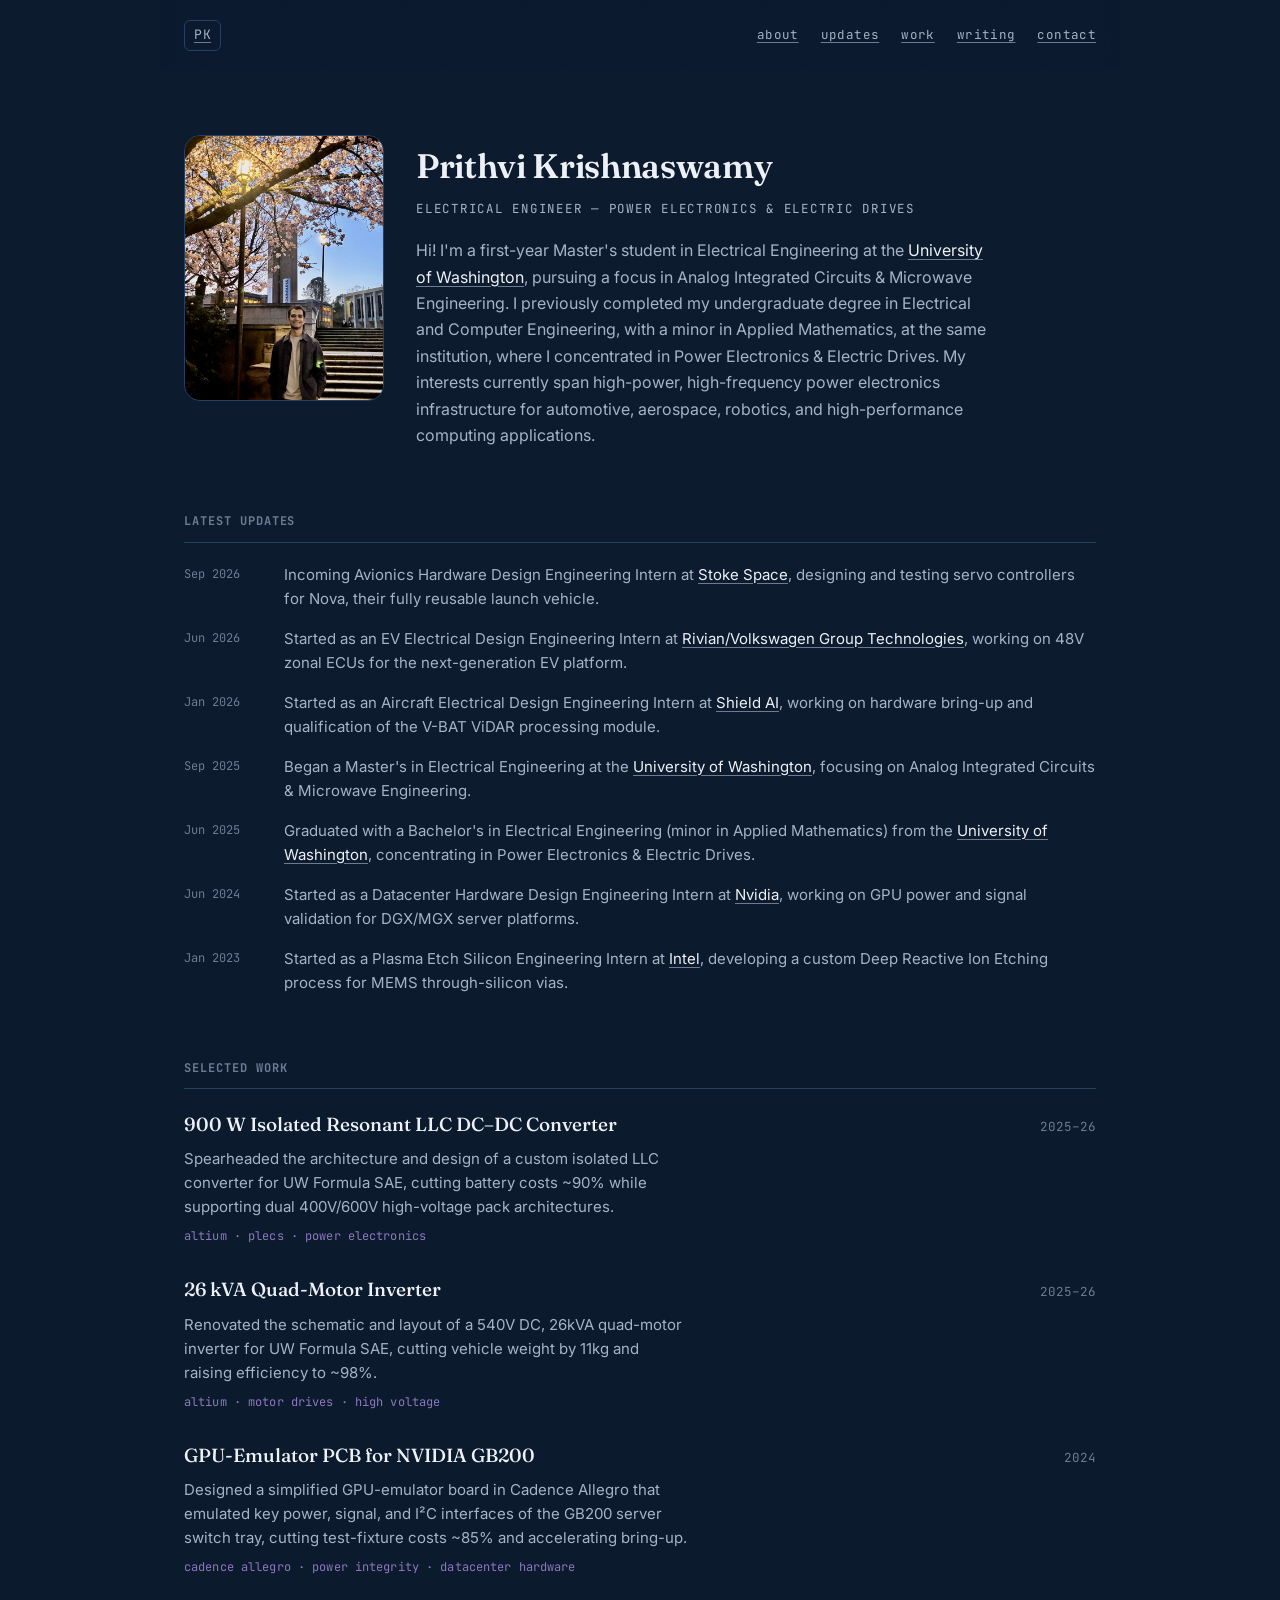
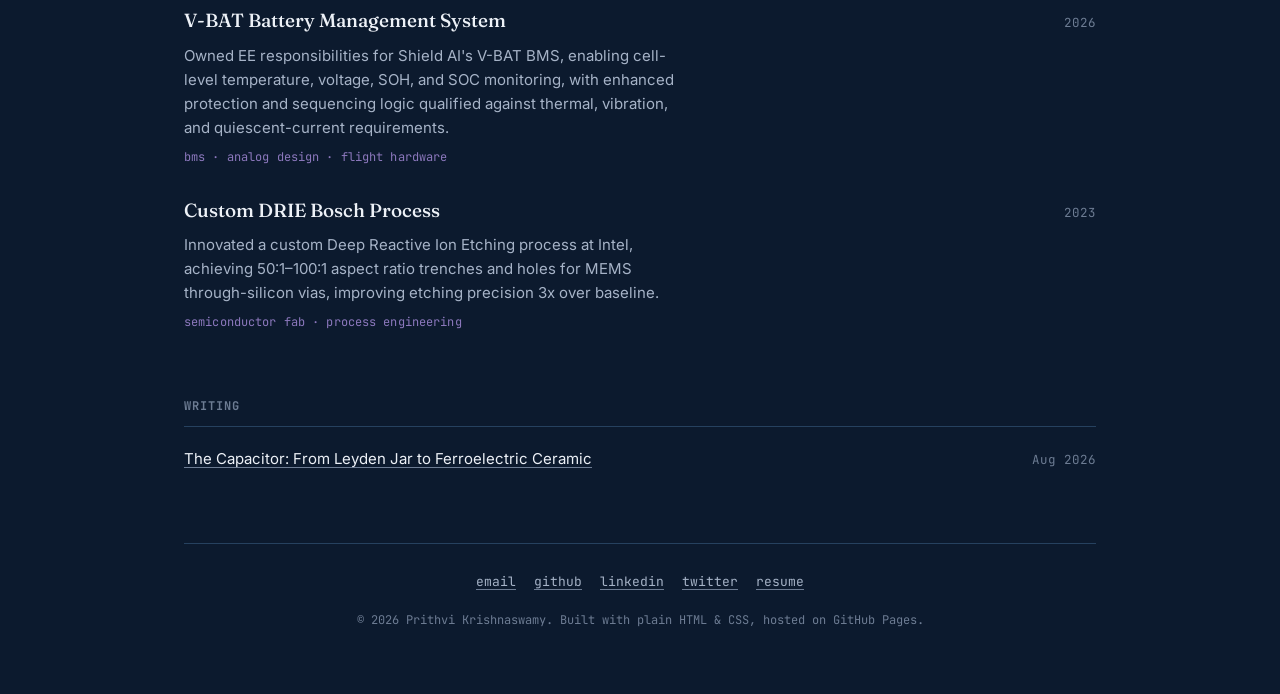
==== index.html @ 13e36605 "Add capacitor deep-dive article, update resume Co-Authored-By: Claude Opus 5 <noreply@anthropic.com>" ====
<!doctype html>
<html lang="en">
<head>
<meta charset="UTF-8">
<meta name="viewport" content="width=device-width, initial-scale=1.0">
<title>Prithvi Krishnaswamy — Electrical Engineer</title>
<meta name="description" content="Prithvi Krishnaswamy, electrical engineer. Projects, writing, and contact.">
<link rel="preconnect" href="https://fonts.googleapis.com">
<link rel="preconnect" href="https://fonts.gstatic.com" crossorigin>
<link href="https://fonts.googleapis.com/css2?family=Fraunces:opsz,wght@9..144,400;9..144,500;9..144,600&family=Inter:wght@400;500;600&family=JetBrains+Mono:wght@400;500&display=swap" rel="stylesheet">
<link rel="stylesheet" href="style.css">
</head>
<body>

  <div class="grain"></div>

  <nav class="topnav">
    <a class="topnav-logo" href="#top">PK</a>
    <div class="topnav-links">
      <a href="#about">about</a>
      <a href="#updates">updates</a>
      <a href="#work">work</a>
      <a href="#writing">writing</a>
      <a href="#contact">contact</a>
    </div>
  </nav>

  <main class="wrap">

    <header class="hero" id="top">
      <div class="avatar">
        <img src="assets/photo.jpg" alt="Prithvi Krishnaswamy">
      </div>
      <div class="hero-text">
        <h1>Prithvi Krishnaswamy</h1>
        <p class="role">Electrical Engineer — Power Electronics &amp; Electric Drives</p>
        <p class="hero-intro" id="about">
          Hi! I'm a first-year Master's student in Electrical Engineering at the
          <a href="https://www.ece.uw.edu/" target="_blank" rel="noopener">University of Washington</a>,
          pursuing a focus in Analog Integrated Circuits &amp; Microwave Engineering.
          I previously completed my undergraduate degree in Electrical and Computer
          Engineering, with a minor in Applied Mathematics, at the same institution,
          where I concentrated in Power Electronics &amp; Electric Drives. My interests
          currently span high-power, high-frequency power electronics infrastructure
          for automotive, aerospace, robotics, and high-performance computing
          applications.
        </p>
      </div>
    </header>

    <section class="section" id="updates">
      <div class="section-head">
        <h2 class="section-title">latest updates</h2>
      </div>

      <ul class="feed">
        <li class="feed-item">
          <span class="feed-date">Sep 2026</span>
          <span class="feed-body">Incoming Avionics Hardware Design Engineering Intern at <a href="https://www.stokespace.com/" target="_blank" rel="noopener">Stoke Space</a>, designing and testing servo controllers for Nova, their fully reusable launch vehicle.</span>
        </li>
        <li class="feed-item">
          <span class="feed-date">Jun 2026</span>
          <span class="feed-body">Started as an EV Electrical Design Engineering Intern at <a href="https://rivianvw.tech/" target="_blank" rel="noopener">Rivian/Volkswagen Group Technologies</a>, working on 48V zonal ECUs for the next-generation EV platform.</span>
        </li>
        <li class="feed-item">
          <span class="feed-date">Jan 2026</span>
          <span class="feed-body">Started as an Aircraft Electrical Design Engineering Intern at <a href="https://shield.ai/v-bat/" target="_blank" rel="noopener">Shield AI</a>, working on hardware bring-up and qualification of the V-BAT ViDAR processing module.</span>
        </li>
        <li class="feed-item">
          <span class="feed-date">Sep 2025</span>
          <span class="feed-body">Began a Master's in Electrical Engineering at the <a href="https://www.ece.uw.edu/" target="_blank" rel="noopener">University of Washington</a>, focusing on Analog Integrated Circuits &amp; Microwave Engineering.</span>
        </li>
        <li class="feed-item">
          <span class="feed-date">Jun 2025</span>
          <span class="feed-body">Graduated with a Bachelor's in Electrical Engineering (minor in Applied Mathematics) from the <a href="https://www.ece.uw.edu/" target="_blank" rel="noopener">University of Washington</a>, concentrating in Power Electronics &amp; Electric Drives.</span>
        </li>
        <li class="feed-item">
          <span class="feed-date">Jun 2024</span>
          <span class="feed-body">Started as a Datacenter Hardware Design Engineering Intern at <a href="https://www.nvidia.com/en-us/" target="_blank" rel="noopener">Nvidia</a>, working on GPU power and signal validation for DGX/MGX server platforms.</span>
        </li>
        <li class="feed-item">
          <span class="feed-date">Jan 2023</span>
          <span class="feed-body">Started as a Plasma Etch Silicon Engineering Intern at <a href="https://www.intel.com/" target="_blank" rel="noopener">Intel</a>, developing a custom Deep Reactive Ion Etching process for MEMS through-silicon vias.</span>
        </li>
      </ul>
    </section>

    <section class="section" id="work">
      <div class="section-head">
        <h2 class="section-title">selected work</h2>
      </div>

      <ul class="work-list">

        <li class="work-item">
          <div class="work-head">
            <span class="work-title">900 W Isolated Resonant LLC DC–DC Converter</span>
            <span class="work-year">2025–26</span>
          </div>
          <p class="work-desc">Spearheaded the architecture and design of a custom isolated LLC converter for UW Formula SAE, cutting battery costs ~90% while supporting dual 400V/600V high-voltage pack architectures.</p>
          <p class="work-tags">altium · plecs · power electronics</p>
        </li>

        <li class="work-item">
          <div class="work-head">
            <span class="work-title">26 kVA Quad-Motor Inverter</span>
            <span class="work-year">2025–26</span>
          </div>
          <p class="work-desc">Renovated the schematic and layout of a 540V DC, 26kVA quad-motor inverter for UW Formula SAE, cutting vehicle weight by 11kg and raising efficiency to ~98%.</p>
          <p class="work-tags">altium · motor drives · high voltage</p>
        </li>

        <li class="work-item">
          <div class="work-head">
            <span class="work-title">GPU-Emulator PCB for NVIDIA GB200</span>
            <span class="work-year">2024</span>
          </div>
          <p class="work-desc">Designed a simplified GPU-emulator board in Cadence Allegro that emulated key power, signal, and I²C interfaces of the GB200 server switch tray, cutting test-fixture costs ~85% and accelerating bring-up.</p>
          <p class="work-tags">cadence allegro · power integrity · datacenter hardware</p>
        </li>

        <li class="work-item">
          <div class="work-head">
            <span class="work-title">V-BAT Battery Management System</span>
            <span class="work-year">2026</span>
          </div>
          <p class="work-desc">Owned EE responsibilities for Shield AI's V-BAT BMS, enabling cell-level temperature, voltage, SOH, and SOC monitoring, with enhanced protection and sequencing logic qualified against thermal, vibration, and quiescent-current requirements.</p>
          <p class="work-tags">bms · analog design · flight hardware</p>
        </li>

        <li class="work-item">
          <div class="work-head">
            <span class="work-title">Custom DRIE Bosch Process</span>
            <span class="work-year">2023</span>
          </div>
          <p class="work-desc">Innovated a custom Deep Reactive Ion Etching process at Intel, achieving 50:1–100:1 aspect ratio trenches and holes for MEMS through-silicon vias, improving etching precision 3x over baseline.</p>
          <p class="work-tags">semiconductor fab · process engineering</p>
        </li>

      </ul>
    </section>

    <section class="section" id="writing">
      <div class="section-head">
        <h2 class="section-title">writing</h2>
      </div>
      <ul class="writing-list">
        <li>
          <a href="writing/capacitor-deep-dive.html">The Capacitor: From Leyden Jar to Ferroelectric Ceramic</a>
          <span class="writing-date">Aug 2026</span>
        </li>
      </ul>
    </section>

    <footer class="footer" id="contact">
      <nav class="footer-links" aria-label="Contact and profiles">
        <a href="mailto:1811prithvi@gmail.com">email</a>
        <a href="https://github.com/" target="_blank" rel="noopener">github</a>
        <a href="https://www.linkedin.com/in/prithvi-krishnaswamy-23a647190/" target="_blank" rel="noopener">linkedin</a>
        <a href="https://x.com/" target="_blank" rel="noopener">twitter</a>
        <a href="resume.pdf" target="_blank" rel="noopener">resume</a>
      </nav>
      <p class="copyright">© 2026 Prithvi Krishnaswamy. Built with plain HTML &amp; CSS, hosted on GitHub Pages.</p>
    </footer>

  </main>

</body>
</html>
---- style.css ----
/* ---------------------------------------------
   Tokens
--------------------------------------------- */
:root {
  --bg: #0c1a2e;
  --surface: #142943;
  --border: #26415f;
  --text: #edf1f7;
  --text-dim: #a6b3c7;
  --text-faint: #6d7c93;
  --accent: #b9a4e8;
  --accent-dim: #8c78bd;

  --font-display: 'Fraunces', serif;
  --font-body: 'Inter', -apple-system, BlinkMacSystemFont, sans-serif;
  --font-mono: 'JetBrains Mono', ui-monospace, monospace;

  --measure: 960px;
}

* { box-sizing: border-box; }

html {
  -webkit-font-smoothing: antialiased;
  scroll-behavior: smooth;
}

body {
  margin: 0;
  background: var(--bg);
  color: var(--text);
  font-family: var(--font-body);
  font-size: 16px;
  line-height: 1.6;
}

::selection {
  background: var(--accent-dim);
  color: #0c1a2e;
}

a {
  color: var(--text);
  text-decoration-color: var(--text-faint);
  text-underline-offset: 3px;
  transition: color 0.15s ease, text-decoration-color 0.15s ease;
}

a:hover, a:focus-visible {
  color: var(--accent);
  text-decoration-color: var(--accent);
}

a:focus-visible {
  outline: 1px solid var(--accent);
  outline-offset: 3px;
  border-radius: 2px;
}

/* subtle grain overlay for warmth, not shine */
.grain {
  position: fixed;
  inset: 0;
  pointer-events: none;
  opacity: 0.035;
  mix-blend-mode: overlay;
  z-index: 0;
  background-image: url("data:image/svg+xml,%3Csvg xmlns='http://www.w3.org/2000/svg' width='120' height='120'%3E%3Cfilter id='n'%3E%3CfeTurbulence type='fractalNoise' baseFrequency='0.9' numOctaves='2' stitchTiles='stitch'/%3E%3C/filter%3E%3Crect width='100%25' height='100%25' filter='url(%23n)'/%3E%3C/svg%3E");
}

/* ---------------------------------------------
   Layout
--------------------------------------------- */
.wrap {
  position: relative;
  z-index: 1;
  max-width: var(--measure);
  margin: 0 auto;
  padding: 40px 24px 64px;
}

@media (max-width: 520px) {
  .wrap { padding: 24px 20px 48px; }
}

/* ---------------------------------------------
   Top nav
--------------------------------------------- */
.topnav {
  position: sticky;
  top: 0;
  z-index: 10;
  display: flex;
  align-items: center;
  justify-content: space-between;
  max-width: var(--measure);
  margin: 0 auto;
  padding: 20px 24px;
  background: rgba(12, 26, 46, 0.85);
  backdrop-filter: blur(8px);
}

.topnav-logo {
  font-family: var(--font-mono);
  font-size: 13px;
  letter-spacing: 0.04em;
  color: var(--text-dim);
  border: 1px solid var(--border);
  border-radius: 6px;
  padding: 4px 9px;
}

.topnav-logo:hover {
  color: var(--accent);
  border-color: var(--accent-dim);
}

.topnav-links {
  display: flex;
  gap: 22px;
  font-family: var(--font-mono);
  font-size: 12.5px;
  letter-spacing: 0.03em;
  color: var(--text-dim);
}

.topnav-links a { color: var(--text-dim); }
.topnav-links a:hover { color: var(--accent); }

@media (max-width: 480px) {
  .topnav-links { gap: 14px; }
  .avatar { width: 170px; }
}

/* ---------------------------------------------
   Hero (photo + text side by side)
--------------------------------------------- */
.hero {
  text-align: left;
  padding-top: 24px;
  display: flex;
  flex-direction: row;
  align-items: flex-start;
  gap: 32px;
}

.avatar {
  flex: none;
  width: 200px;
  border-radius: 16px;
  background: var(--surface);
  border: 1px solid var(--border);
  display: flex;
  align-items: center;
  justify-content: center;
  font-family: var(--font-mono);
  font-size: 16px;
  letter-spacing: 0.02em;
  color: var(--text-dim);
  overflow: hidden;
}

.avatar img {
  width: 100%;
  height: auto;
  display: block;
  object-fit: contain;
}

.hero-text {
  flex: 1;
  min-width: 0;
  padding-top: 4px;
}

h1 {
  font-family: var(--font-display);
  font-weight: 600;
  font-size: 34px;
  letter-spacing: -0.01em;
  margin: 0 0 6px;
  color: var(--text);
}

.role {
  margin: 0;
  font-family: var(--font-mono);
  font-size: 12.5px;
  letter-spacing: 0.06em;
  text-transform: uppercase;
  color: var(--text-dim);
}

.hero-intro {
  margin: 18px 0 0;
  font-size: 16px;
  line-height: 1.65;
  color: var(--text-dim);
  max-width: 58ch;
}

.hero-intro a { color: var(--text); }
.hero-intro a:hover { color: var(--accent); }

@media (max-width: 600px) {
  .hero {
    flex-direction: column;
    align-items: center;
    text-align: center;
  }
  .avatar { width: 200px; margin: 0 auto; }
  .hero-text { padding-top: 0; }
  .hero-intro { margin-left: auto; margin-right: auto; }
}

@media (prefers-reduced-motion: reduce) {
  html { scroll-behavior: auto; }
}

/* ---------------------------------------------
   Updates feed
--------------------------------------------- */
.section-head {
  display: flex;
  align-items: baseline;
  justify-content: space-between;
  border-bottom: 1px solid var(--border);
  padding-bottom: 10px;
  margin-bottom: 20px;
}

.section-head .section-title {
  border-bottom: none;
  padding-bottom: 0;
  margin: 0;
}

.feed {
  list-style: none;
  margin: 0;
  padding: 0;
  display: flex;
  flex-direction: column;
  gap: 16px;
}

.feed-item {
  display: grid;
  grid-template-columns: 84px 1fr;
  gap: 16px;
  font-size: 15px;
  line-height: 1.6;
}

.feed-date {
  font-family: var(--font-mono);
  font-size: 12px;
  color: var(--text-faint);
  padding-top: 2px;
  white-space: nowrap;
}

.feed-body { color: var(--text-dim); }
.feed-body a { color: var(--text); }
.feed-body a:hover { color: var(--accent); }

@media (max-width: 480px) {
  .feed-item {
    grid-template-columns: 1fr;
    gap: 4px;
  }
}

/* ---------------------------------------------
   Sections
--------------------------------------------- */
.section {
  margin-top: 64px;
}

.section-title {
  font-family: var(--font-mono);
  font-size: 12px;
  letter-spacing: 0.08em;
  text-transform: uppercase;
  color: var(--text-faint);
  margin: 0 0 20px;
  padding-bottom: 10px;
  border-bottom: 1px solid var(--border);
}

/* ---------------------------------------------
   Work list
--------------------------------------------- */
.work-list {
  list-style: none;
  margin: 0;
  padding: 0;
  display: flex;
  flex-direction: column;
  gap: 28px;
}

.work-item { padding: 0; }

.work-head {
  display: flex;
  align-items: baseline;
  justify-content: space-between;
  gap: 12px;
}

.work-title {
  font-family: var(--font-display);
  font-weight: 500;
  font-size: 19px;
  color: var(--text);
}

.work-title:hover { color: var(--accent); }

.work-year {
  flex: none;
  font-family: var(--font-mono);
  font-size: 12.5px;
  color: var(--text-faint);
}

.work-desc {
  margin: 8px 0 0;
  font-size: 15px;
  color: var(--text-dim);
  max-width: 56ch;
}

.work-tags {
  margin: 8px 0 0;
  font-family: var(--font-mono);
  font-size: 12px;
  color: var(--accent-dim);
  letter-spacing: 0.01em;
}

/* ---------------------------------------------
   Writing list
--------------------------------------------- */
.writing-list {
  list-style: none;
  margin: 0;
  padding: 0;
  display: flex;
  flex-direction: column;
  gap: 14px;
}

.writing-list li {
  display: flex;
  align-items: baseline;
  justify-content: space-between;
  gap: 12px;
}

.writing-list a {
  font-size: 15px;
}

.writing-date {
  flex: none;
  font-family: var(--font-mono);
  font-size: 12.5px;
  color: var(--text-faint);
}

/* ---------------------------------------------
   Footer
--------------------------------------------- */
.footer {
  margin-top: 72px;
  padding-top: 28px;
  border-top: 1px solid var(--border);
  text-align: center;
}

.footer-links {
  display: flex;
  justify-content: center;
  flex-wrap: wrap;
  gap: 18px;
  font-family: var(--font-mono);
  font-size: 13px;
  color: var(--text-dim);
}

.footer-links a { color: var(--text-dim); }
.footer-links a:hover { color: var(--accent); }

.copyright {
  margin: 18px 0 0;
  font-family: var(--font-mono);
  font-size: 12px;
  color: var(--text-faint);
}

/* ---------------------------------------------
   Article / writing post
--------------------------------------------- */
.article-wrap {
  max-width: 720px;
  margin: 0 auto;
  padding: 40px 24px 96px;
}

.article-header { margin-bottom: 8px; }

.article-title {
  font-family: var(--font-display);
  font-size: 38px;
  font-weight: 600;
  line-height: 1.18;
  margin: 20px 0 10px;
  color: var(--text);
}

.article-subtitle {
  font-family: var(--font-body);
  font-style: italic;
  font-size: 18px;
  color: var(--text-dim);
  margin: 0 0 20px;
}

.article-lead {
  font-size: 16px;
  line-height: 1.65;
  color: var(--text-dim);
  max-width: 60ch;
  margin: 0 0 28px;
}

.meta-table {
  width: 100%;
  border-collapse: collapse;
  font-size: 13.5px;
  margin: 24px 0 8px;
  border-top: 1px solid var(--border);
}
.meta-table tr { border-bottom: 1px solid var(--border); }
.meta-table th, .meta-table td {
  text-align: left;
  padding: 10px 12px 10px 0;
  vertical-align: top;
}
.meta-table th {
  font-family: var(--font-mono);
  font-weight: 500;
  color: var(--text-faint);
  width: 160px;
  text-transform: uppercase;
  font-size: 11px;
  letter-spacing: 0.05em;
}
.meta-table td { color: var(--text-dim); }

.toc {
  margin: 32px 0 0;
  padding: 20px;
  background: var(--surface);
  border: 1px solid var(--border);
  border-radius: 10px;
}
.toc-title {
  font-family: var(--font-mono);
  font-size: 11px;
  text-transform: uppercase;
  letter-spacing: 0.08em;
  color: var(--text-faint);
  margin: 0 0 12px;
}
.toc ol { margin: 0; padding-left: 20px; }
.toc li { margin-bottom: 6px; font-size: 14px; }
.toc a { color: var(--text-dim); }
.toc a:hover { color: var(--accent); }

.article-body h2 {
  font-family: var(--font-display);
  font-size: 25px;
  font-weight: 600;
  color: var(--text);
  margin: 56px 0 16px;
  padding-top: 24px;
  border-top: 1px solid var(--border);
}
.article-body > h2:first-of-type { margin-top: 48px; }

.article-body h3 {
  font-family: var(--font-display);
  font-size: 18px;
  font-weight: 600;
  color: var(--text);
  margin: 32px 0 12px;
}

.article-body p {
  font-size: 15.5px;
  line-height: 1.75;
  color: var(--text-dim);
  margin: 0 0 16px;
}

.article-body strong { color: var(--text); }
.article-body em { color: var(--text-dim); }

.article-body ul, .article-body ol {
  margin: 0 0 16px;
  padding-left: 22px;
  color: var(--text-dim);
  font-size: 15.5px;
  line-height: 1.7;
}
.article-body li { margin-bottom: 8px; }

.equation {
  font-family: var(--font-mono);
  font-size: 14.5px;
  color: var(--accent);
  background: var(--surface);
  border: 1px solid var(--border);
  border-radius: 8px;
  padding: 12px 16px;
  margin: 4px 0 20px;
  overflow-x: auto;
  white-space: pre-wrap;
}

.data-table-wrap {
  overflow-x: auto;
  margin: 8px 0 24px;
}

.data-table {
  width: 100%;
  border-collapse: collapse;
  font-size: 14px;
}
.data-table th, .data-table td {
  text-align: left;
  padding: 10px 14px 10px 0;
  border-bottom: 1px solid var(--border);
  vertical-align: top;
}
.data-table th {
  font-family: var(--font-mono);
  font-size: 11.5px;
  text-transform: uppercase;
  letter-spacing: 0.04em;
  color: var(--text-faint);
}
.data-table td { color: var(--text-dim); }

.article-footer {
  margin-top: 64px;
  padding-top: 24px;
  border-top: 1px solid var(--border);
  font-family: var(--font-mono);
  font-size: 13px;
  color: var(--text-faint);
}
.article-footer a { color: var(--text-dim); }
.article-footer a:hover { color: var(--accent); }

@media (max-width: 560px) {
  .article-title { font-size: 28px; }
  .meta-table th { width: 110px; }
}
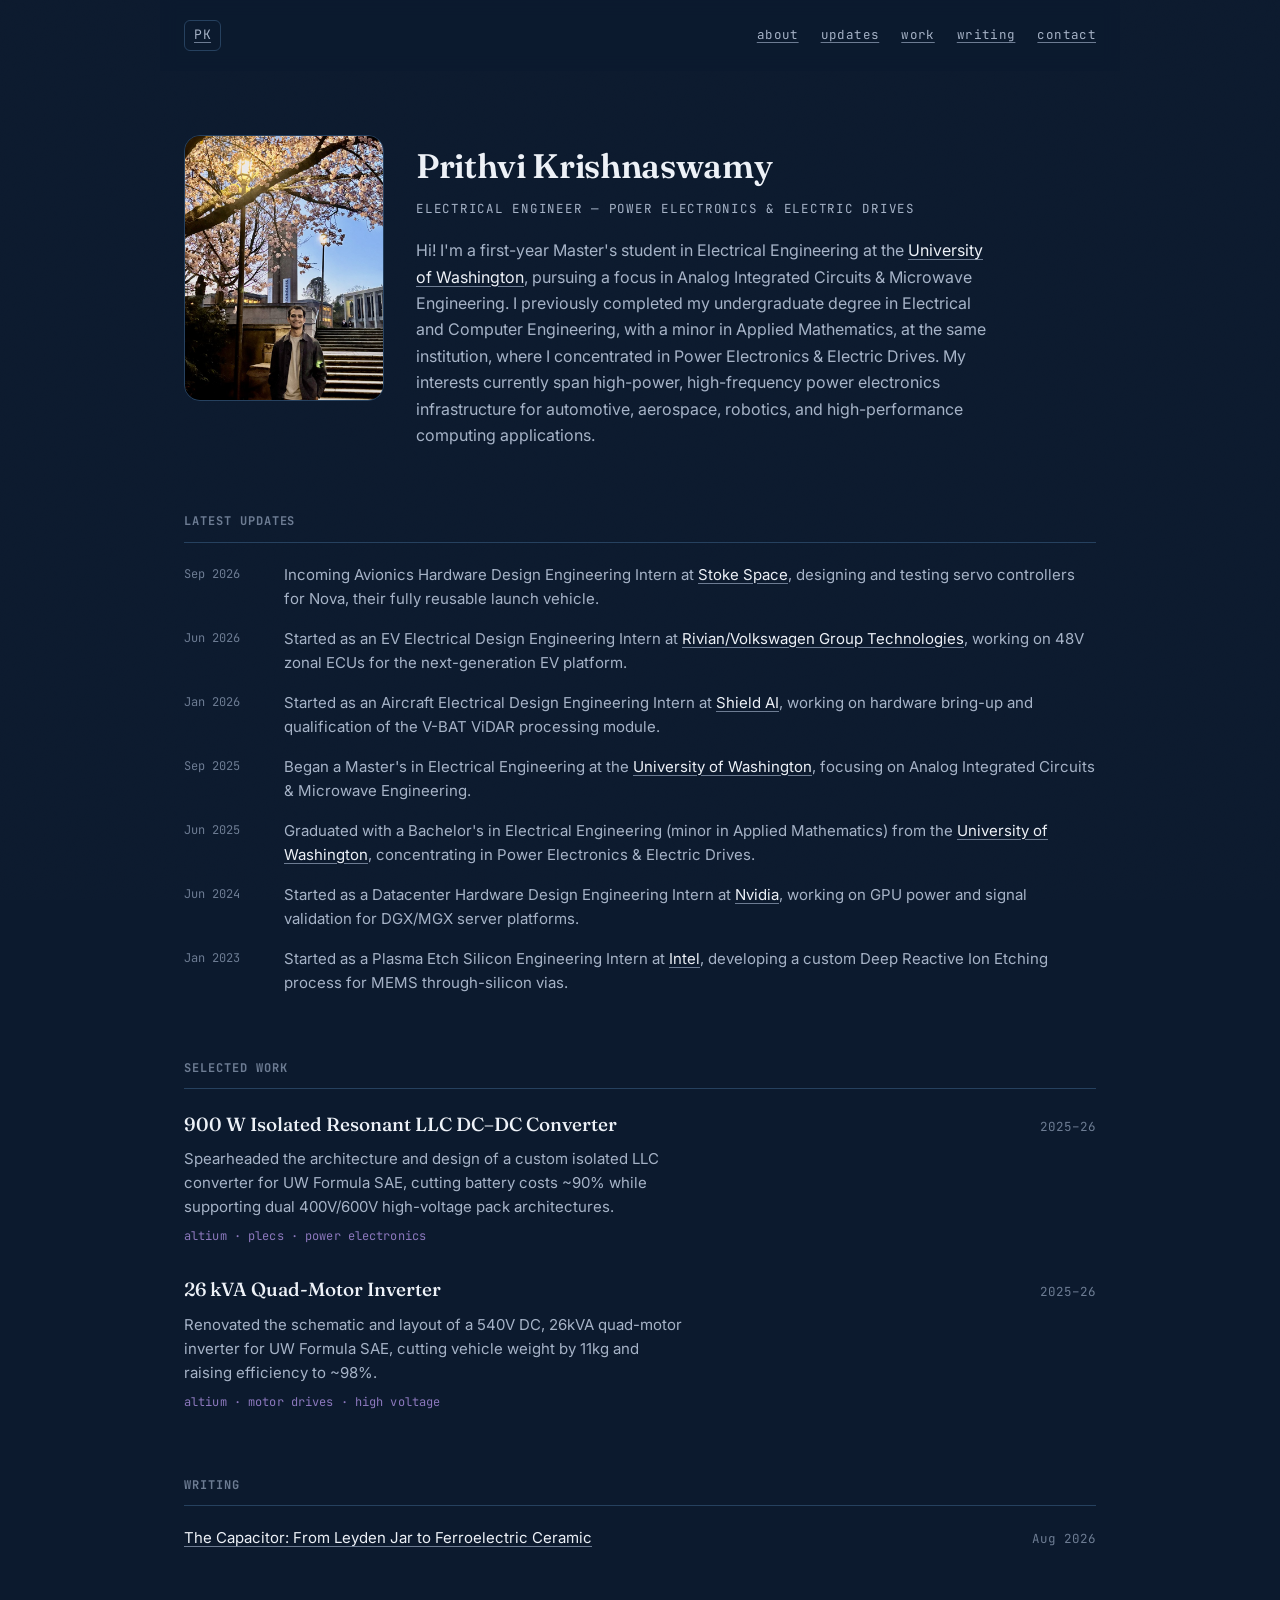
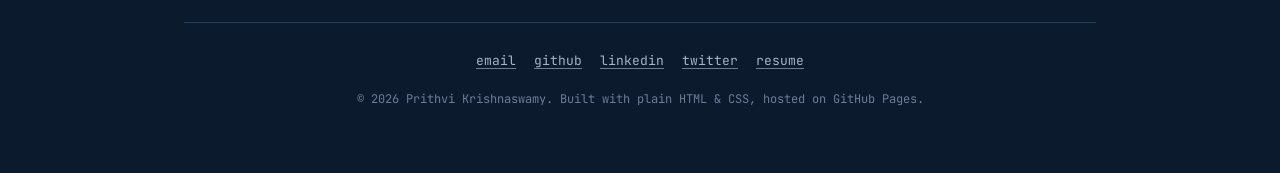
==== commit f9a0e522: "Remove three work items from selected work section Drops the GPU-Emulator PCB for NVIDIA GB200, V-BA" ====
--- a/index.html
+++ b/index.html
@@ -110,33 +110,6 @@
           <p class="work-tags">altium · motor drives · high voltage</p>
         </li>
 
-        <li class="work-item">
-          <div class="work-head">
-            <span class="work-title">GPU-Emulator PCB for NVIDIA GB200</span>
-            <span class="work-year">2024</span>
-          </div>
-          <p class="work-desc">Designed a simplified GPU-emulator board in Cadence Allegro that emulated key power, signal, and I²C interfaces of the GB200 server switch tray, cutting test-fixture costs ~85% and accelerating bring-up.</p>
-          <p class="work-tags">cadence allegro · power integrity · datacenter hardware</p>
-        </li>
-
-        <li class="work-item">
-          <div class="work-head">
-            <span class="work-title">V-BAT Battery Management System</span>
-            <span class="work-year">2026</span>
-          </div>
-          <p class="work-desc">Owned EE responsibilities for Shield AI's V-BAT BMS, enabling cell-level temperature, voltage, SOH, and SOC monitoring, with enhanced protection and sequencing logic qualified against thermal, vibration, and quiescent-current requirements.</p>
-          <p class="work-tags">bms · analog design · flight hardware</p>
-        </li>
-
-        <li class="work-item">
-          <div class="work-head">
-            <span class="work-title">Custom DRIE Bosch Process</span>
-            <span class="work-year">2023</span>
-          </div>
-          <p class="work-desc">Innovated a custom Deep Reactive Ion Etching process at Intel, achieving 50:1–100:1 aspect ratio trenches and holes for MEMS through-silicon vias, improving etching precision 3x over baseline.</p>
-          <p class="work-tags">semiconductor fab · process engineering</p>
-        </li>
-
       </ul>
     </section>
 
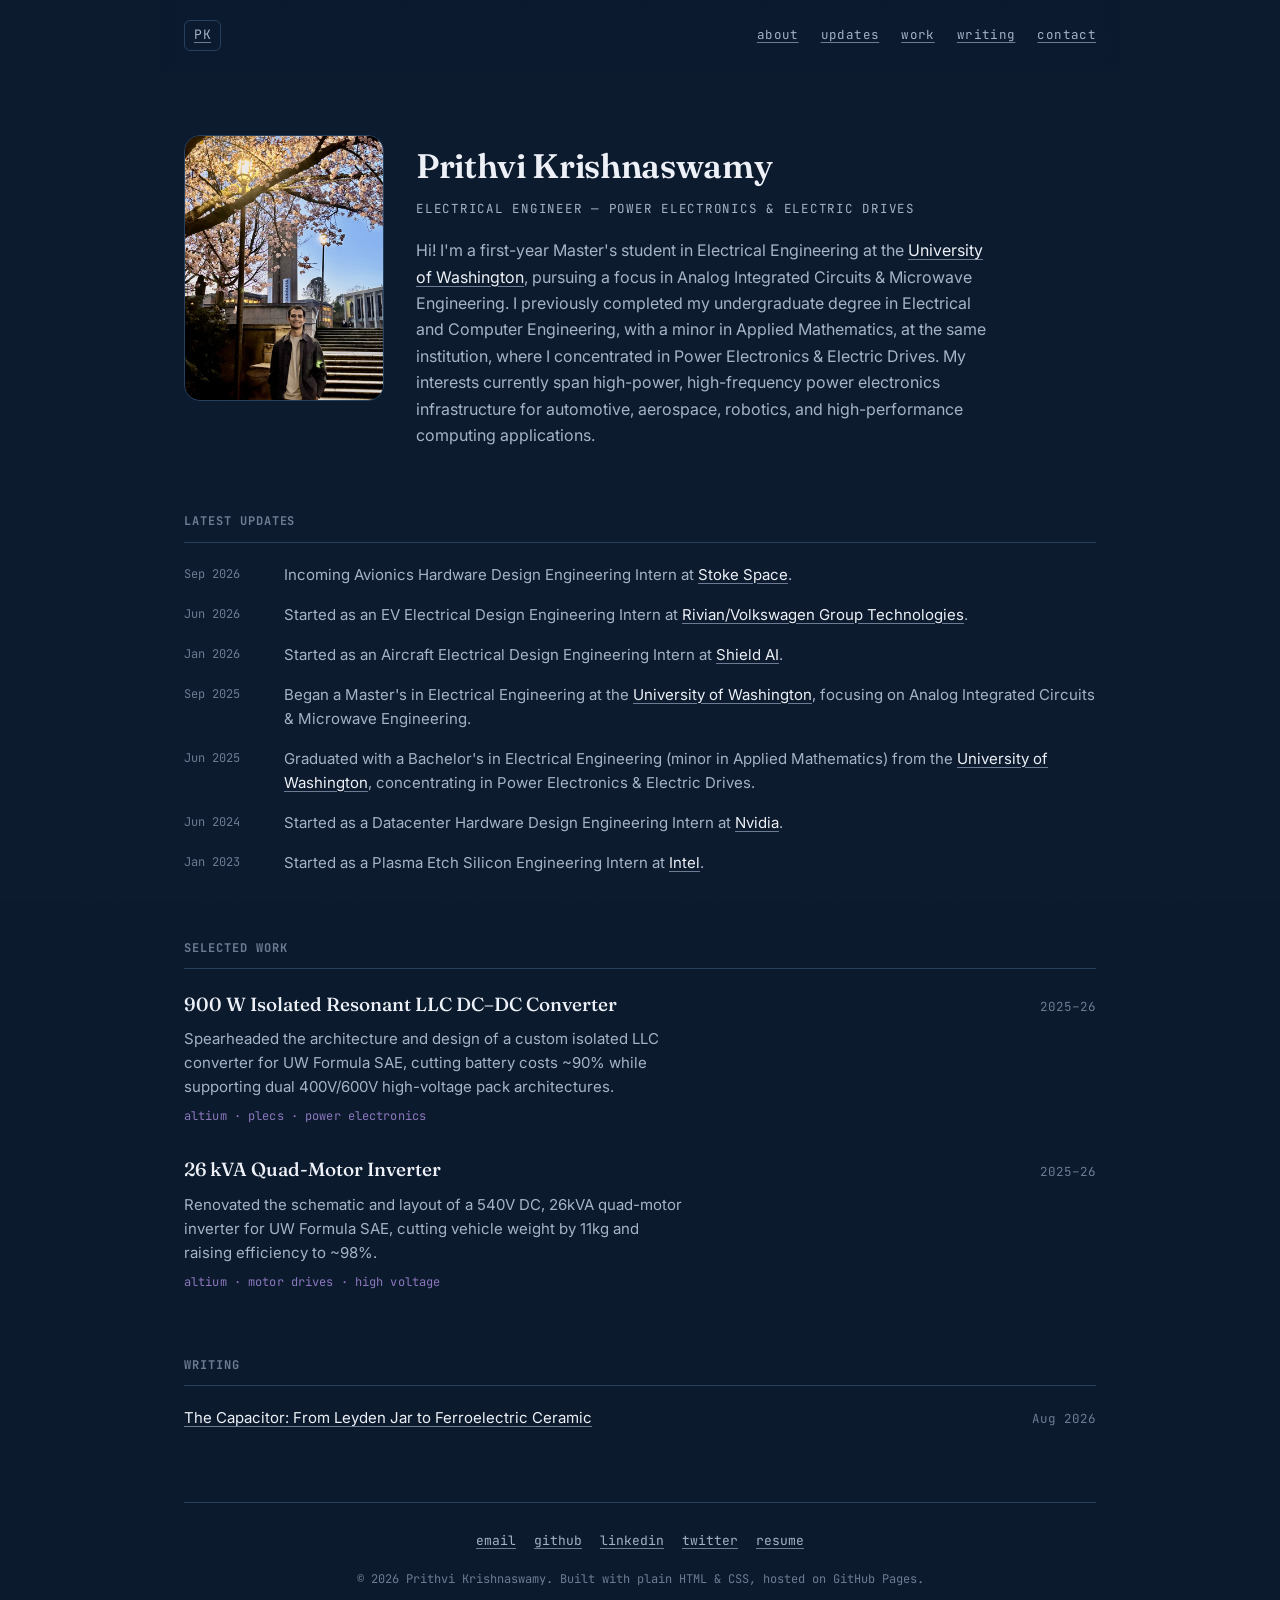
==== commit bd9ac0c0: "Trim work descriptions from latest updates internship entries Each internship entry now ends at the " ====
--- a/index.html
+++ b/index.html
@@ -56,15 +56,15 @@
       <ul class="feed">
         <li class="feed-item">
           <span class="feed-date">Sep 2026</span>
-          <span class="feed-body">Incoming Avionics Hardware Design Engineering Intern at <a href="https://www.stokespace.com/" target="_blank" rel="noopener">Stoke Space</a>, designing and testing servo controllers for Nova, their fully reusable launch vehicle.</span>
+          <span class="feed-body">Incoming Avionics Hardware Design Engineering Intern at <a href="https://www.stokespace.com/" target="_blank" rel="noopener">Stoke Space</a>.</span>
         </li>
         <li class="feed-item">
           <span class="feed-date">Jun 2026</span>
-          <span class="feed-body">Started as an EV Electrical Design Engineering Intern at <a href="https://rivianvw.tech/" target="_blank" rel="noopener">Rivian/Volkswagen Group Technologies</a>, working on 48V zonal ECUs for the next-generation EV platform.</span>
+          <span class="feed-body">Started as an EV Electrical Design Engineering Intern at <a href="https://rivianvw.tech/" target="_blank" rel="noopener">Rivian/Volkswagen Group Technologies</a>.</span>
         </li>
         <li class="feed-item">
           <span class="feed-date">Jan 2026</span>
-          <span class="feed-body">Started as an Aircraft Electrical Design Engineering Intern at <a href="https://shield.ai/v-bat/" target="_blank" rel="noopener">Shield AI</a>, working on hardware bring-up and qualification of the V-BAT ViDAR processing module.</span>
+          <span class="feed-body">Started as an Aircraft Electrical Design Engineering Intern at <a href="https://shield.ai/v-bat/" target="_blank" rel="noopener">Shield AI</a>.</span>
         </li>
         <li class="feed-item">
           <span class="feed-date">Sep 2025</span>
@@ -76,11 +76,11 @@
         </li>
         <li class="feed-item">
           <span class="feed-date">Jun 2024</span>
-          <span class="feed-body">Started as a Datacenter Hardware Design Engineering Intern at <a href="https://www.nvidia.com/en-us/" target="_blank" rel="noopener">Nvidia</a>, working on GPU power and signal validation for DGX/MGX server platforms.</span>
+          <span class="feed-body">Started as a Datacenter Hardware Design Engineering Intern at <a href="https://www.nvidia.com/en-us/" target="_blank" rel="noopener">Nvidia</a>.</span>
         </li>
         <li class="feed-item">
           <span class="feed-date">Jan 2023</span>
-          <span class="feed-body">Started as a Plasma Etch Silicon Engineering Intern at <a href="https://www.intel.com/" target="_blank" rel="noopener">Intel</a>, developing a custom Deep Reactive Ion Etching process for MEMS through-silicon vias.</span>
+          <span class="feed-body">Started as a Plasma Etch Silicon Engineering Intern at <a href="https://www.intel.com/" target="_blank" rel="noopener">Intel</a>.</span>
         </li>
       </ul>
     </section>
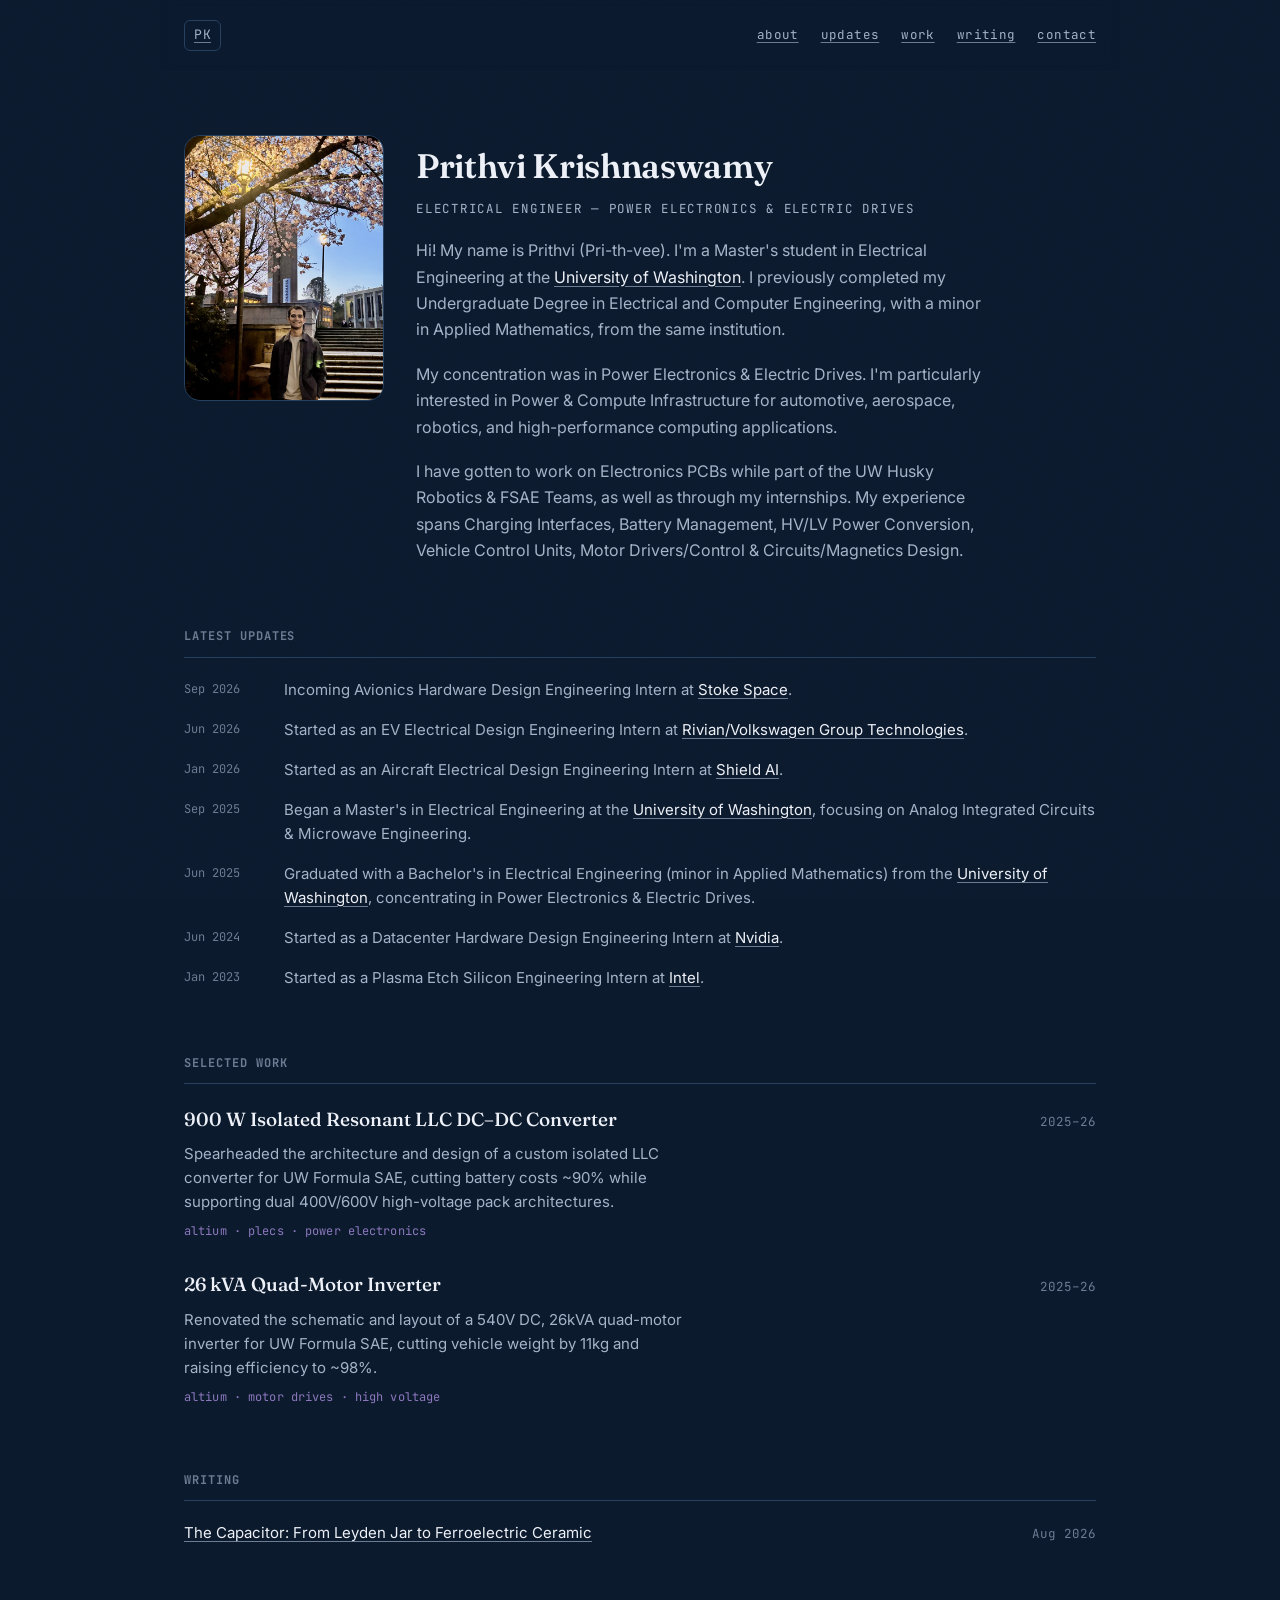
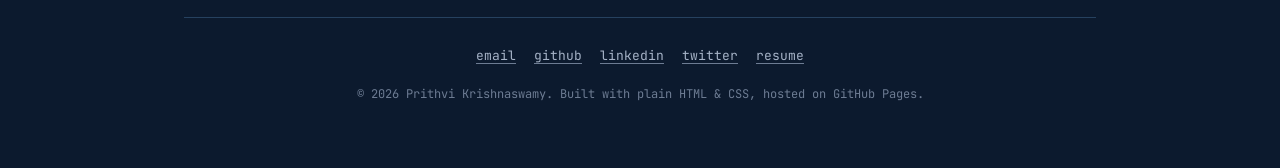
==== commit 60641da3: "Rewrite hero intro Replaces the single intro paragraph with the three-paragraph version: name pronun" ====
--- a/index.html
+++ b/index.html
@@ -35,15 +35,22 @@
         <h1>Prithvi Krishnaswamy</h1>
         <p class="role">Electrical Engineer — Power Electronics &amp; Electric Drives</p>
         <p class="hero-intro" id="about">
-          Hi! I'm a first-year Master's student in Electrical Engineering at the
-          <a href="https://www.ece.uw.edu/" target="_blank" rel="noopener">University of Washington</a>,
-          pursuing a focus in Analog Integrated Circuits &amp; Microwave Engineering.
-          I previously completed my undergraduate degree in Electrical and Computer
-          Engineering, with a minor in Applied Mathematics, at the same institution,
-          where I concentrated in Power Electronics &amp; Electric Drives. My interests
-          currently span high-power, high-frequency power electronics infrastructure
-          for automotive, aerospace, robotics, and high-performance computing
-          applications.
+          Hi! My name is Prithvi (Pri-th-vee). I'm a Master's student in Electrical
+          Engineering at the
+          <a href="https://www.ece.uw.edu/" target="_blank" rel="noopener">University of Washington</a>.
+          I previously completed my Undergraduate Degree in Electrical and Computer
+          Engineering, with a minor in Applied Mathematics, from the same institution.
+        </p>
+        <p class="hero-intro">
+          My concentration was in Power Electronics &amp; Electric Drives. I'm
+          particularly interested in Power &amp; Compute Infrastructure for automotive,
+          aerospace, robotics, and high-performance computing applications.
+        </p>
+        <p class="hero-intro">
+          I have gotten to work on Electronics PCBs while part of the UW Husky Robotics
+          &amp; FSAE Teams, as well as through my internships. My experience spans
+          Charging Interfaces, Battery Management, HV/LV Power Conversion, Vehicle
+          Control Units, Motor Drivers/Control &amp; Circuits/Magnetics Design.
         </p>
       </div>
     </header>
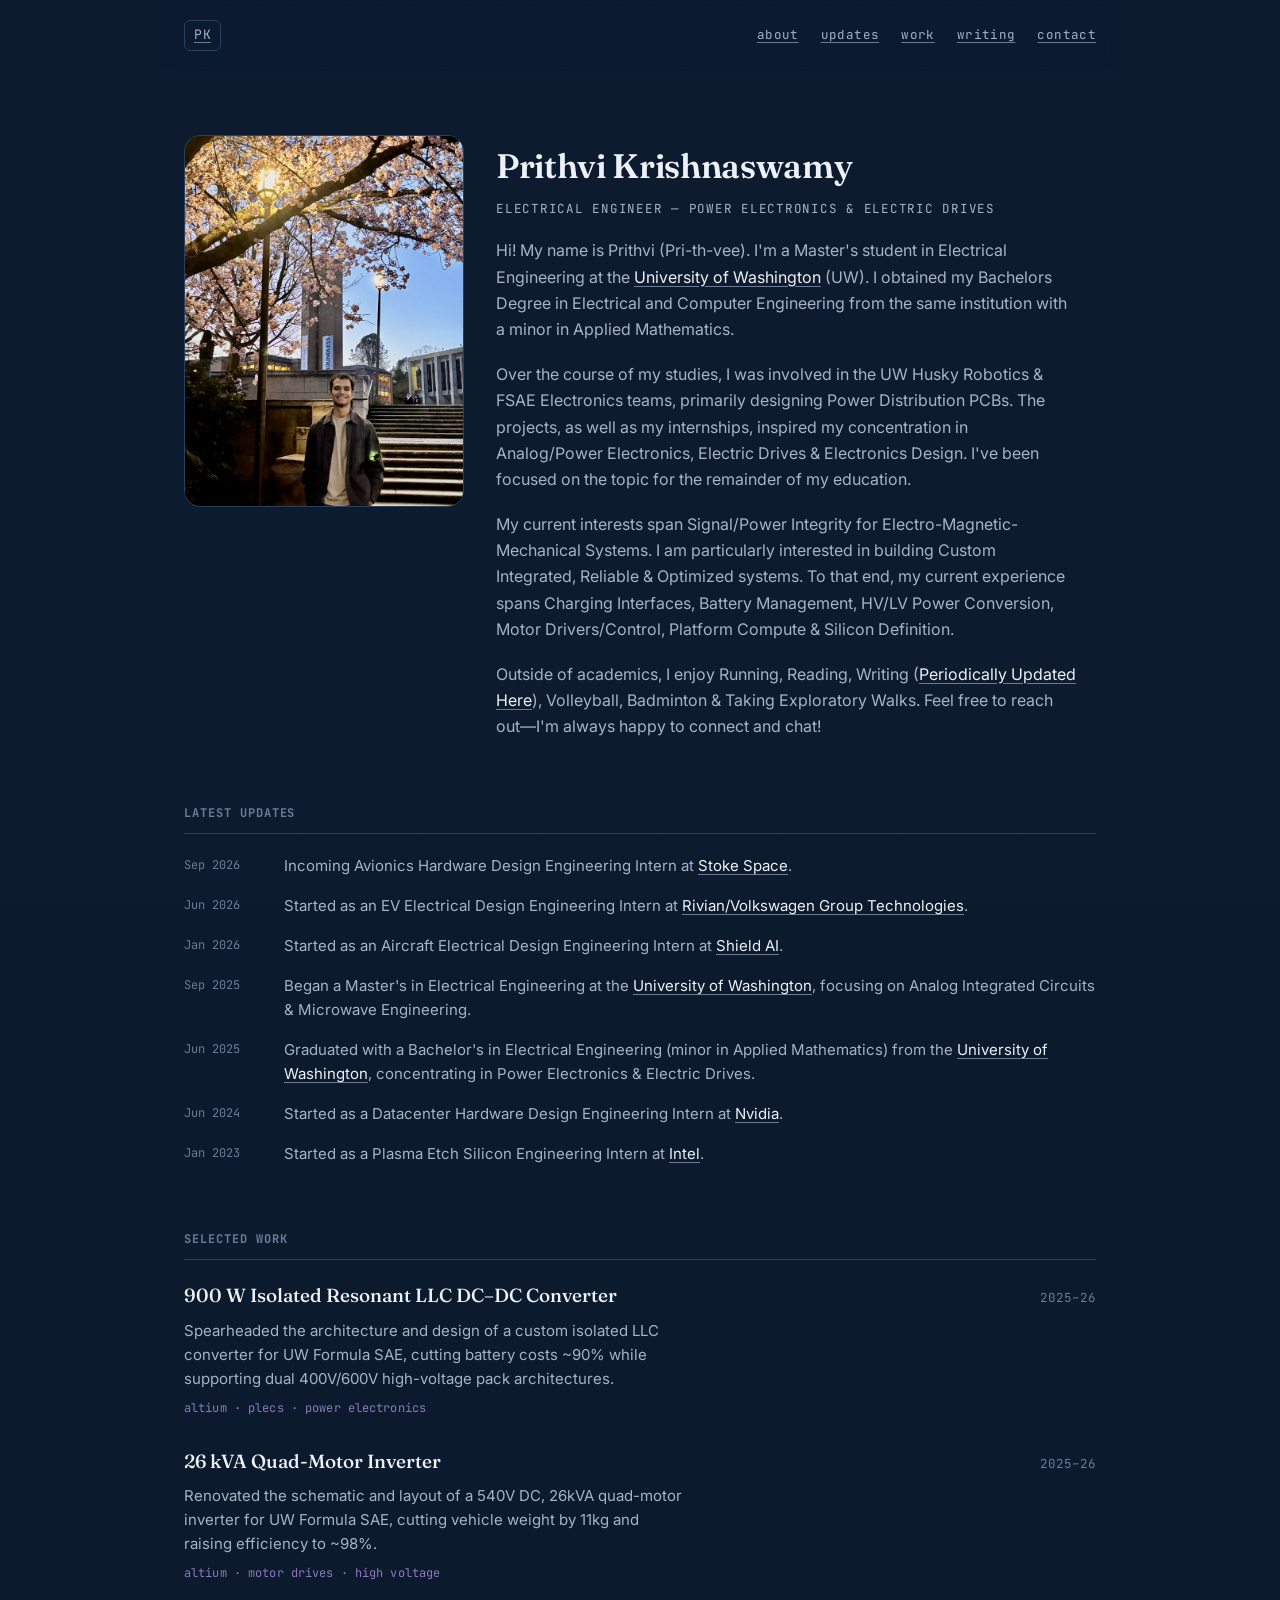
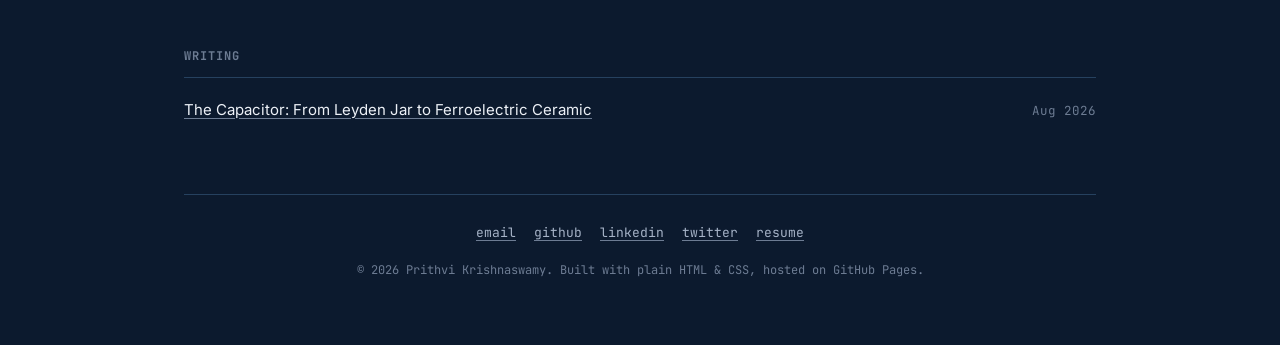
==== commit dc30900a: "Enlarge hero photo and rewrite intro Avatar goes from 200px to 280px wide, with the stacked and smal" ====
--- a/index.html
+++ b/index.html
@@ -37,20 +37,29 @@
         <p class="hero-intro" id="about">
           Hi! My name is Prithvi (Pri-th-vee). I'm a Master's student in Electrical
           Engineering at the
-          <a href="https://www.ece.uw.edu/" target="_blank" rel="noopener">University of Washington</a>.
-          I previously completed my Undergraduate Degree in Electrical and Computer
-          Engineering, with a minor in Applied Mathematics, from the same institution.
+          <a href="https://www.ece.uw.edu/" target="_blank" rel="noopener">University of Washington</a>
+          (UW). I obtained my Bachelors Degree in Electrical and Computer Engineering
+          from the same institution with a minor in Applied Mathematics.
         </p>
         <p class="hero-intro">
-          My concentration was in Power Electronics &amp; Electric Drives. I'm
-          particularly interested in Power &amp; Compute Infrastructure for automotive,
-          aerospace, robotics, and high-performance computing applications.
+          Over the course of my studies, I was involved in the UW Husky Robotics &amp;
+          FSAE Electronics teams, primarily designing Power Distribution PCBs. The
+          projects, as well as my internships, inspired my concentration in
+          Analog/Power Electronics, Electric Drives &amp; Electronics Design. I've been
+          focused on the topic for the remainder of my education.
         </p>
         <p class="hero-intro">
-          I have gotten to work on Electronics PCBs while part of the UW Husky Robotics
-          &amp; FSAE Teams, as well as through my internships. My experience spans
-          Charging Interfaces, Battery Management, HV/LV Power Conversion, Vehicle
-          Control Units, Motor Drivers/Control &amp; Circuits/Magnetics Design.
+          My current interests span Signal/Power Integrity for
+          Electro-Magnetic-Mechanical Systems. I am particularly interested in building
+          Custom Integrated, Reliable &amp; Optimized systems. To that end, my current
+          experience spans Charging Interfaces, Battery Management, HV/LV Power
+          Conversion, Motor Drivers/Control, Platform Compute &amp; Silicon Definition.
+        </p>
+        <p class="hero-intro">
+          Outside of academics, I enjoy Running, Reading, Writing
+          (<a href="#writing">Periodically Updated Here</a>), Volleyball, Badminton
+          &amp; Taking Exploratory Walks. Feel free to reach
+          out—I'm always happy to connect and chat!
         </p>
       </div>
     </header>
--- a/style.css
+++ b/style.css
@@ -129,7 +129,7 @@
 
 @media (max-width: 480px) {
   .topnav-links { gap: 14px; }
-  .avatar { width: 170px; }
+  .avatar { width: 220px; }
 }
 
 /* ---------------------------------------------
@@ -146,7 +146,7 @@
 
 .avatar {
   flex: none;
-  width: 200px;
+  width: 280px;
   border-radius: 16px;
   background: var(--surface);
   border: 1px solid var(--border);
@@ -208,7 +208,7 @@
     align-items: center;
     text-align: center;
   }
-  .avatar { width: 200px; margin: 0 auto; }
+  .avatar { width: 260px; margin: 0 auto; }
   .hero-text { padding-top: 0; }
   .hero-intro { margin-left: auto; margin-right: auto; }
 }
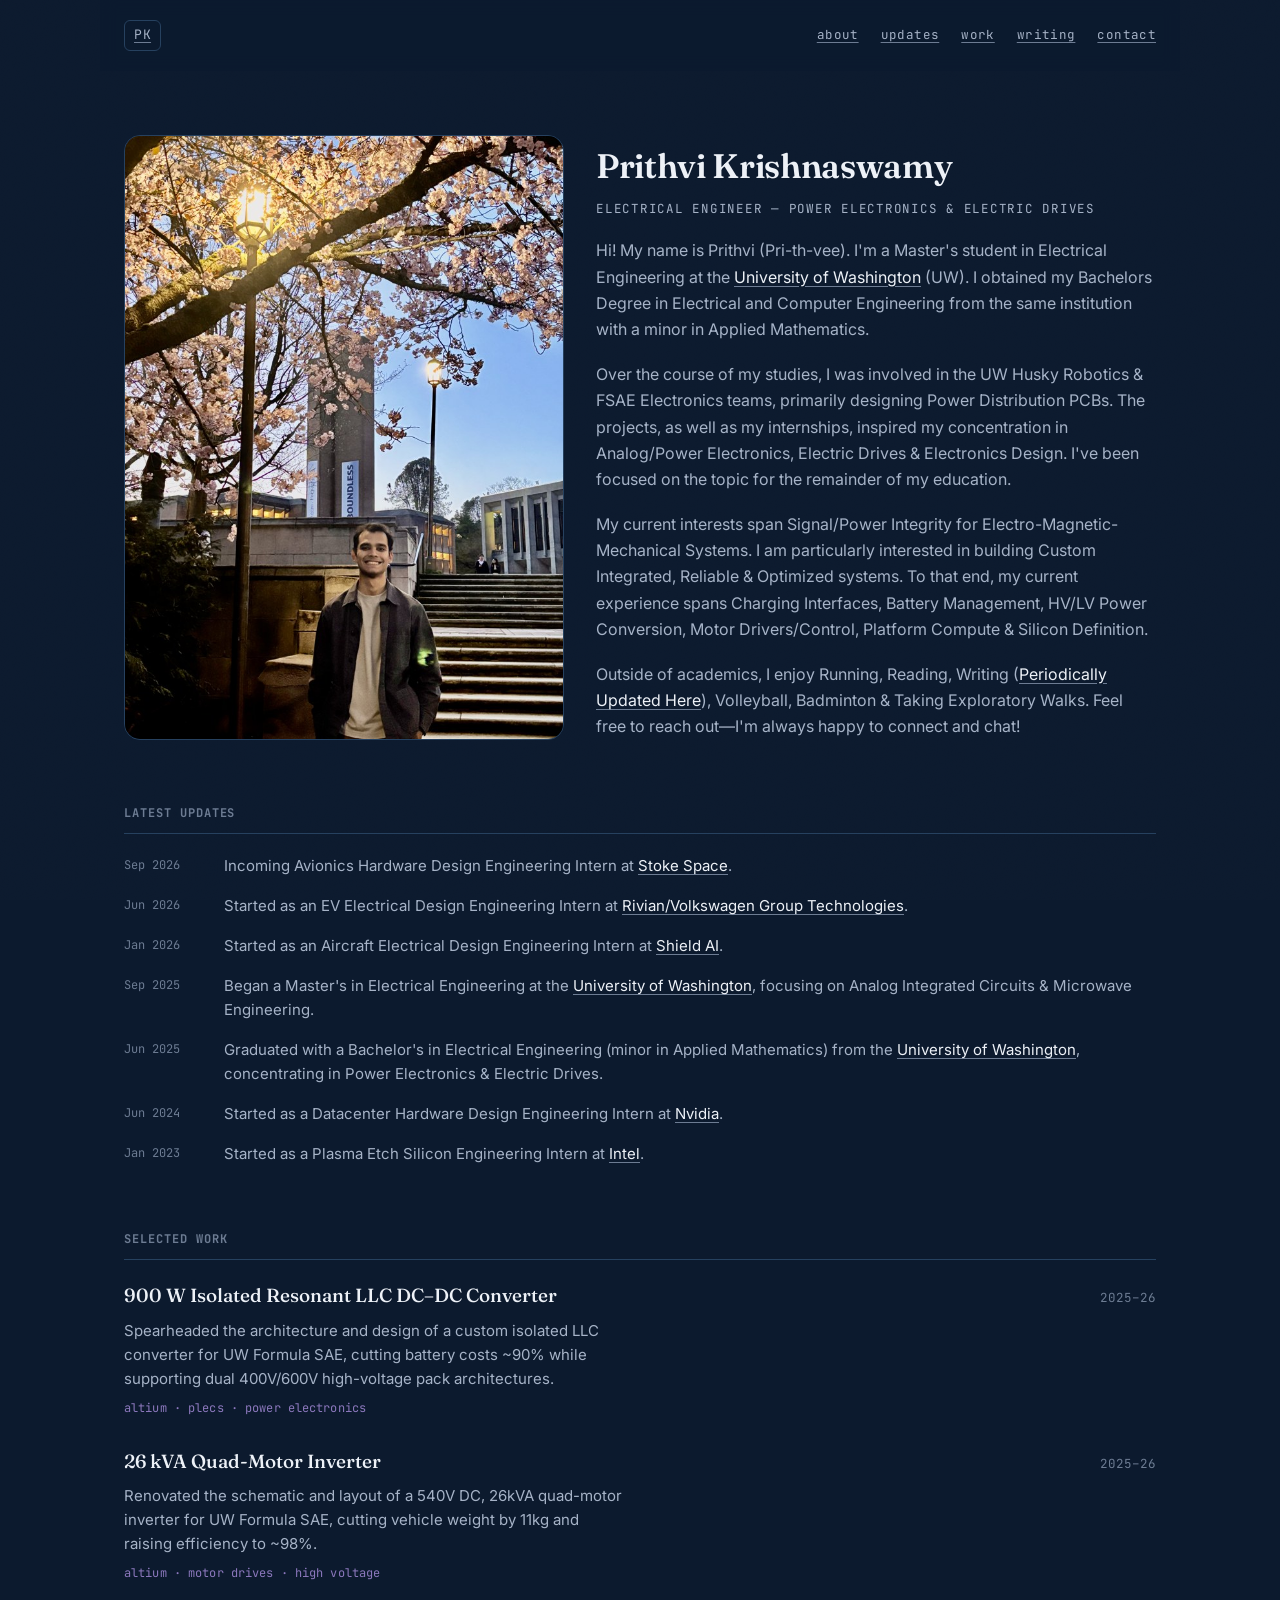
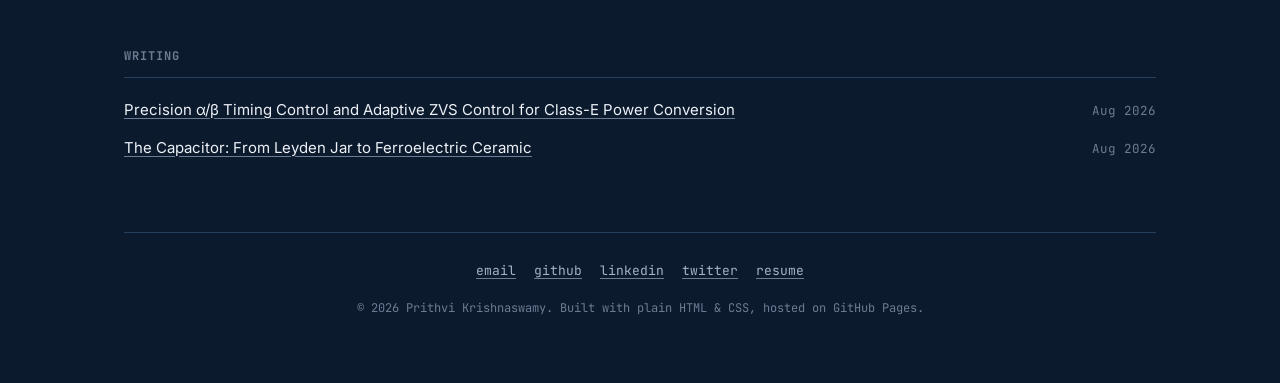
==== commit d96ec487: "Add Class-E tape-out proposals article Converts the Class-E tape-out project proposals document into" ====
--- a/index.html
+++ b/index.html
@@ -135,6 +135,10 @@
       </div>
       <ul class="writing-list">
         <li>
+          <a href="writing/class-e-tapeout-proposals.html">Precision α/β Timing Control and Adaptive ZVS Control for Class-E Power Conversion</a>
+          <span class="writing-date">Aug 2026</span>
+        </li>
+        <li>
           <a href="writing/capacitor-deep-dive.html">The Capacitor: From Leyden Jar to Ferroelectric Ceramic</a>
           <span class="writing-date">Aug 2026</span>
         </li>
--- a/style.css
+++ b/style.css
@@ -15,7 +15,7 @@
   --font-body: 'Inter', -apple-system, BlinkMacSystemFont, sans-serif;
   --font-mono: 'JetBrains Mono', ui-monospace, monospace;
 
-  --measure: 960px;
+  --measure: 1080px;
 }
 
 * { box-sizing: border-box; }
@@ -129,7 +129,6 @@
 
 @media (max-width: 480px) {
   .topnav-links { gap: 14px; }
-  .avatar { width: 220px; }
 }
 
 /* ---------------------------------------------
@@ -144,9 +143,14 @@
   gap: 32px;
 }
 
+/* stretches to the full height of the intro text beside it; the image is
+   absolutely positioned so the photo never dictates the row height */
 .avatar {
   flex: none;
-  width: 280px;
+  position: relative;
+  align-self: stretch;
+  width: min(440px, 44%);
+  min-height: 340px;
   border-radius: 16px;
   background: var(--surface);
   border: 1px solid var(--border);
@@ -161,10 +165,13 @@
 }
 
 .avatar img {
+  position: absolute;
+  inset: 0;
   width: 100%;
-  height: auto;
+  height: 100%;
   display: block;
-  object-fit: contain;
+  object-fit: cover;
+  object-position: center 60%;
 }
 
 .hero-text {
@@ -196,20 +203,40 @@
   font-size: 16px;
   line-height: 1.65;
   color: var(--text-dim);
-  max-width: 58ch;
+  max-width: 68ch;
 }
 
 .hero-intro a { color: var(--text); }
 .hero-intro a:hover { color: var(--accent); }
 
+/* Below this width there isn't room for a full-height photo beside the text --
+   side by side, the text column would narrow enough to grow several hundred
+   pixels taller, and the stretched photo would crop severely. Stack instead,
+   and restore the photo's own 3:4 aspect so it is never cropped. */
+@media (max-width: 1000px) {
+  .hero {
+    flex-direction: column;
+    align-items: flex-start;
+  }
+  .avatar {
+    align-self: flex-start;
+    width: min(360px, 62%);
+    aspect-ratio: 700 / 933;
+    min-height: 0;
+  }
+  .hero-text { padding-top: 0; }
+}
+
 @media (max-width: 600px) {
   .hero {
-    flex-direction: column;
     align-items: center;
     text-align: center;
   }
-  .avatar { width: 260px; margin: 0 auto; }
-  .hero-text { padding-top: 0; }
+  .avatar {
+    align-self: center;
+    width: min(300px, 78vw);
+    margin: 0 auto;
+  }
   .hero-intro { margin-left: auto; margin-right: auto; }
 }
 
@@ -557,6 +584,61 @@
 }
 .data-table td { color: var(--text-dim); }
 
+/* Diagrams exported from documents have light backgrounds, so they sit on a
+   light panel rather than fighting the dark page. */
+.article-figure {
+  margin: 8px 0 28px;
+}
+.article-figure img {
+  display: block;
+  width: 100%;
+  height: auto;
+  border-radius: 10px;
+  border: 1px solid var(--border);
+  background: #fbfaf8;
+  padding: 12px;
+}
+.article-figure figcaption {
+  margin-top: 10px;
+  font-size: 13.5px;
+  line-height: 1.55;
+  color: var(--text-faint);
+}
+
+.callout {
+  margin: 8px 0 24px;
+  padding: 16px 18px;
+  background: var(--surface);
+  border: 1px solid var(--border);
+  border-left: 3px solid var(--accent-dim);
+  border-radius: 8px;
+  font-size: 15px;
+  line-height: 1.7;
+  color: var(--text-dim);
+}
+.callout strong { color: var(--text); }
+
+.reference-list {
+  list-style: none;
+  margin: 0 0 16px;
+  padding-left: 0;
+  color: var(--text-dim);
+  font-size: 14.5px;
+  line-height: 1.65;
+}
+.reference-list li {
+  margin-bottom: 12px;
+  padding-left: 42px;
+  text-indent: -42px;
+}
+.ref-num {
+  display: inline-block;
+  width: 34px;
+  font-family: var(--font-mono);
+  font-size: 12.5px;
+  color: var(--text-faint);
+}
+
 .article-footer {
   margin-top: 64px;
   padding-top: 24px;
@@ -571,4 +653,5 @@
 @media (max-width: 560px) {
   .article-title { font-size: 28px; }
   .meta-table th { width: 110px; }
-}
+  .article-figure img { padding: 8px; }
+}
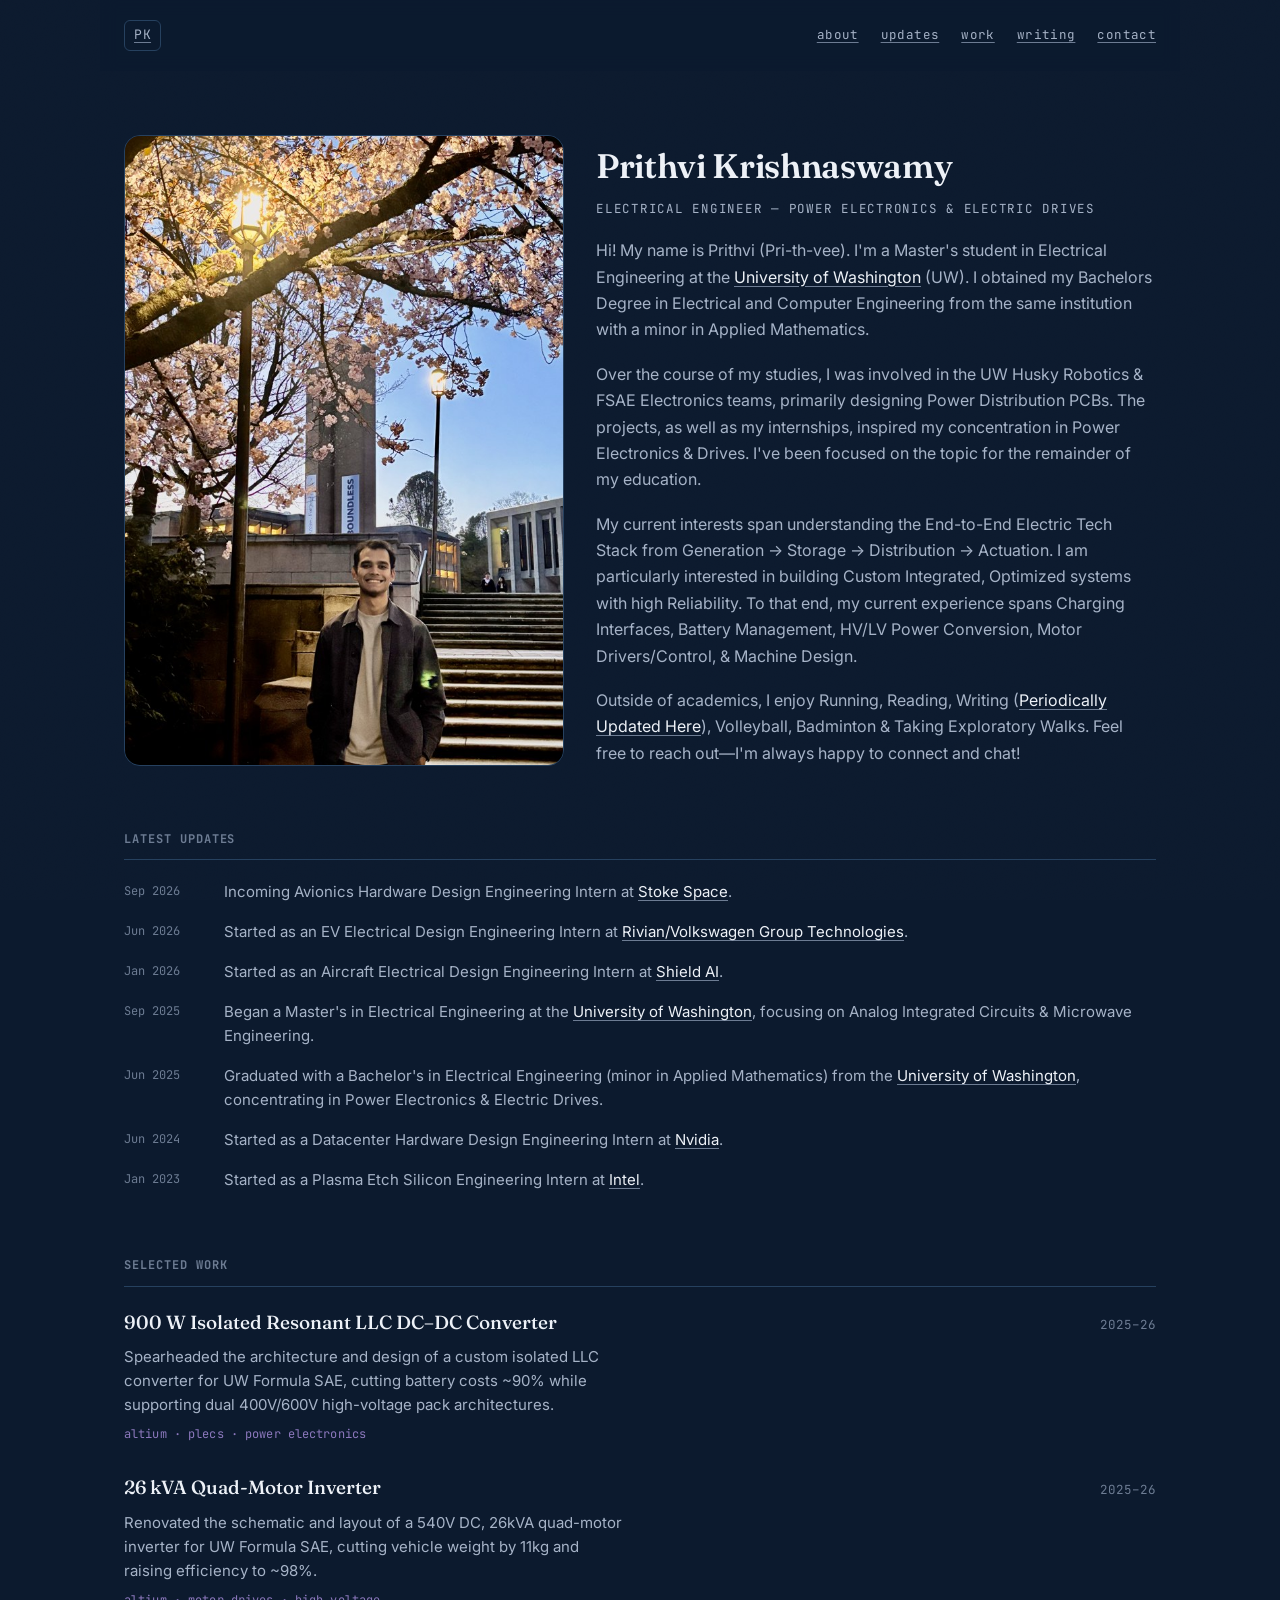
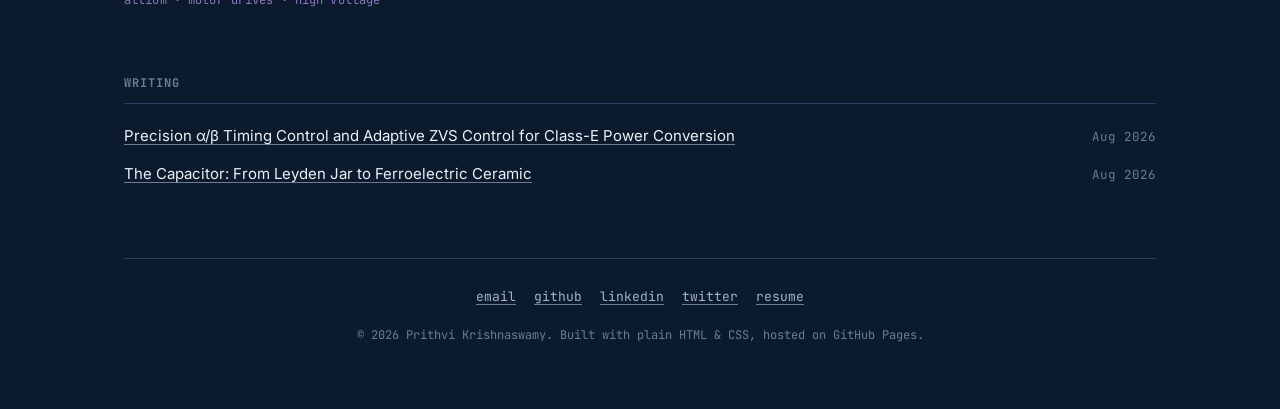
==== commit 9f82622b: "Update about-me paragraphs on concentration and interests Co-Authored-By: Claude Opus 5.5 <noreply@a" ====
--- a/index.html
+++ b/index.html
@@ -45,15 +45,16 @@
           Over the course of my studies, I was involved in the UW Husky Robotics &amp;
           FSAE Electronics teams, primarily designing Power Distribution PCBs. The
           projects, as well as my internships, inspired my concentration in
-          Analog/Power Electronics, Electric Drives &amp; Electronics Design. I've been
-          focused on the topic for the remainder of my education.
+          Power Electronics &amp; Drives. I've been focused on the topic for the
+          remainder of my education.
         </p>
         <p class="hero-intro">
-          My current interests span Signal/Power Integrity for
-          Electro-Magnetic-Mechanical Systems. I am particularly interested in building
-          Custom Integrated, Reliable &amp; Optimized systems. To that end, my current
-          experience spans Charging Interfaces, Battery Management, HV/LV Power
-          Conversion, Motor Drivers/Control, Platform Compute &amp; Silicon Definition.
+          My current interests span understanding the End-to-End Electric Tech Stack
+          from Generation -&gt; Storage -&gt; Distribution -&gt; Actuation. I am
+          particularly interested in building Custom Integrated, Optimized systems with
+          high Reliability. To that end, my current experience spans Charging
+          Interfaces, Battery Management, HV/LV Power Conversion, Motor
+          Drivers/Control, &amp; Machine Design.
         </p>
         <p class="hero-intro">
           Outside of academics, I enjoy Running, Reading, Writing
--- a/style.css
+++ b/style.css
@@ -589,14 +589,15 @@
 .article-figure {
   margin: 8px 0 28px;
 }
+/* No padding or border: with box-sizing: border-box those would inset the
+   picture, leaving it narrower than the paragraphs. The image spans the text
+   column exactly. */
 .article-figure img {
   display: block;
   width: 100%;
   height: auto;
   border-radius: 10px;
-  border: 1px solid var(--border);
   background: #fbfaf8;
-  padding: 12px;
 }
 .article-figure figcaption {
   margin-top: 10px;
@@ -653,5 +654,4 @@
 @media (max-width: 560px) {
   .article-title { font-size: 28px; }
   .meta-table th { width: 110px; }
-  .article-figure img { padding: 8px; }
-}
+}
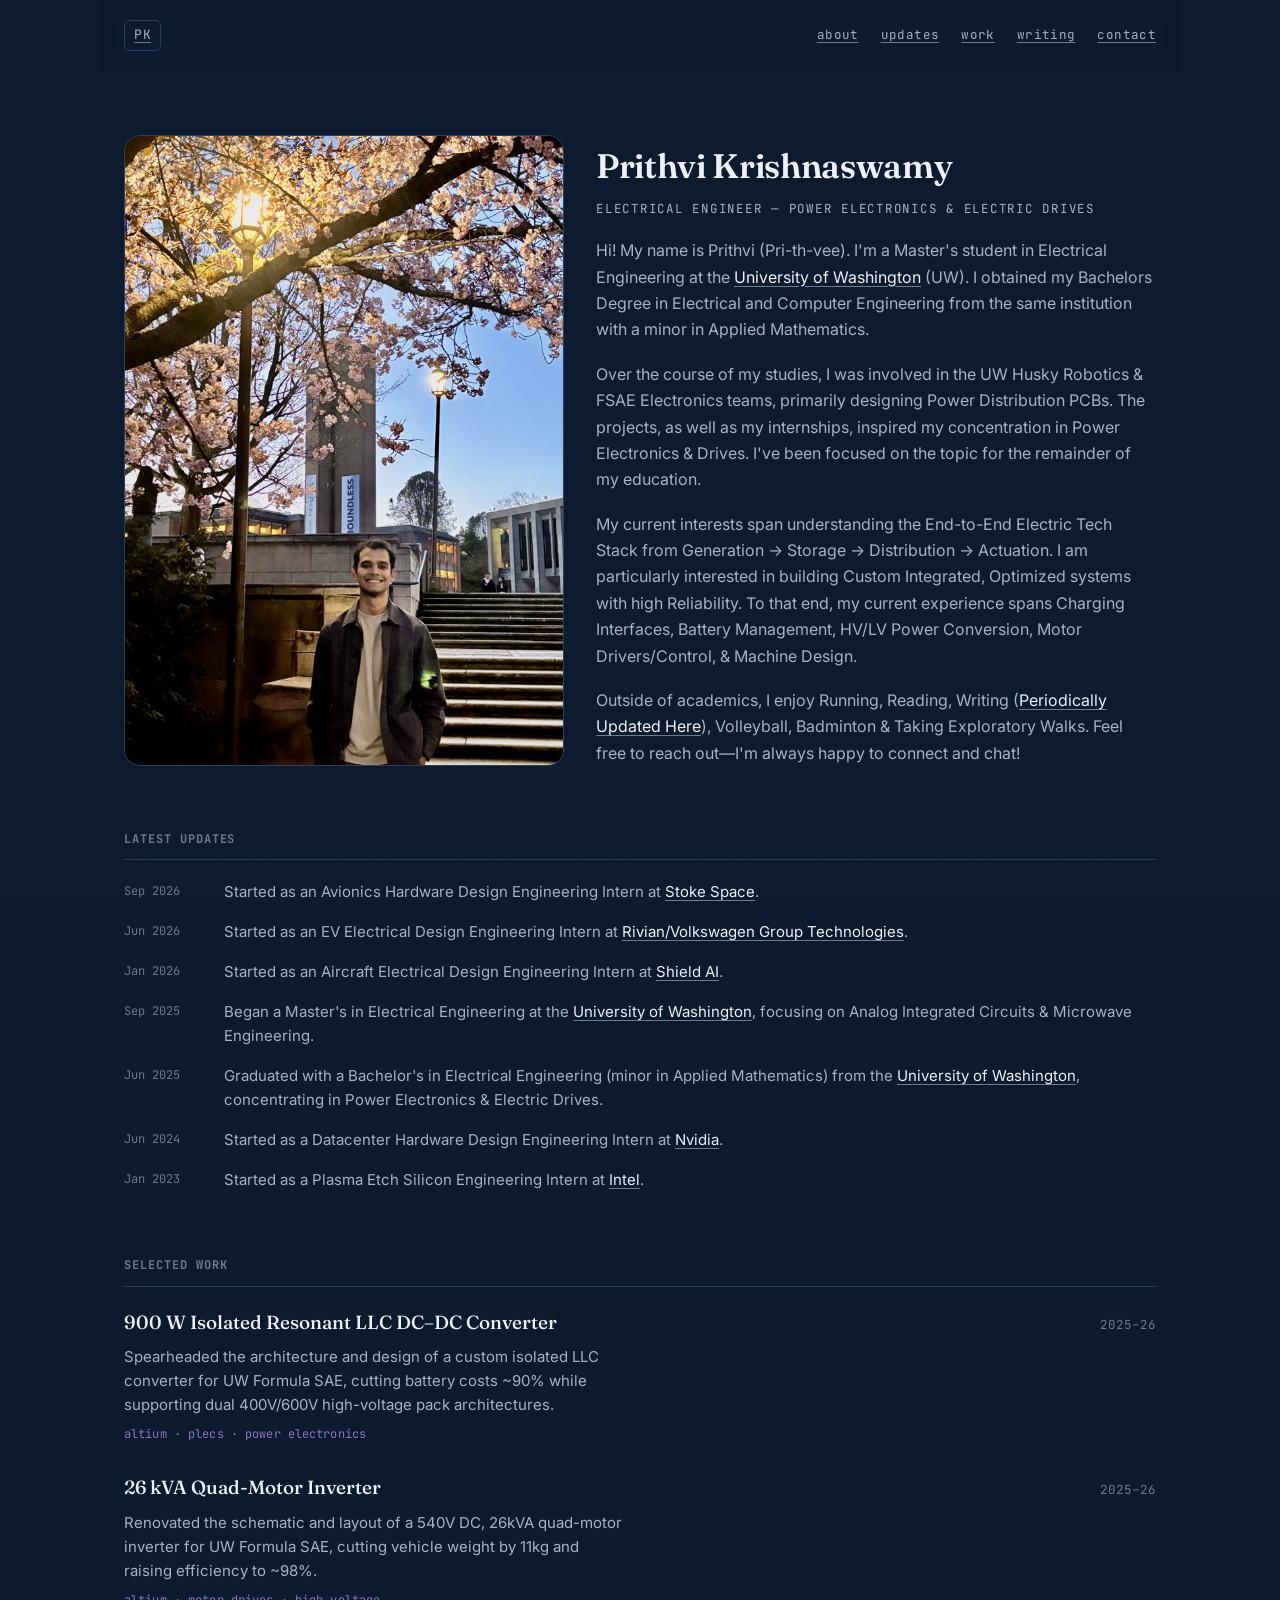
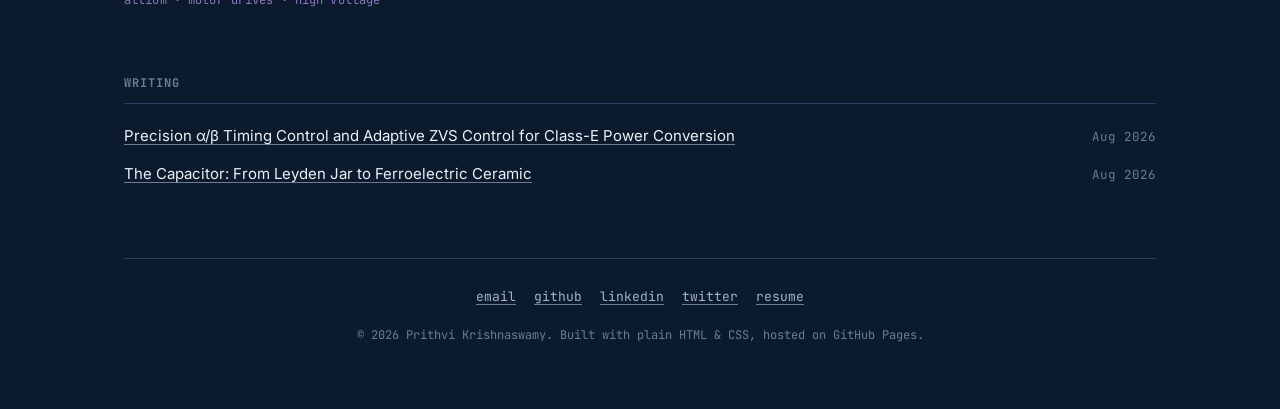
==== commit 3a4afb6e: "Update Stoke Space internship status to started Co-Authored-By: Claude Opus 5.5 <noreply@anthropic.c" ====
--- a/index.html
+++ b/index.html
@@ -73,7 +73,7 @@
       <ul class="feed">
         <li class="feed-item">
           <span class="feed-date">Sep 2026</span>
-          <span class="feed-body">Incoming Avionics Hardware Design Engineering Intern at <a href="https://www.stokespace.com/" target="_blank" rel="noopener">Stoke Space</a>.</span>
+          <span class="feed-body">Started as an Avionics Hardware Design Engineering Intern at <a href="https://www.stokespace.com/" target="_blank" rel="noopener">Stoke Space</a>.</span>
         </li>
         <li class="feed-item">
           <span class="feed-date">Jun 2026</span>
